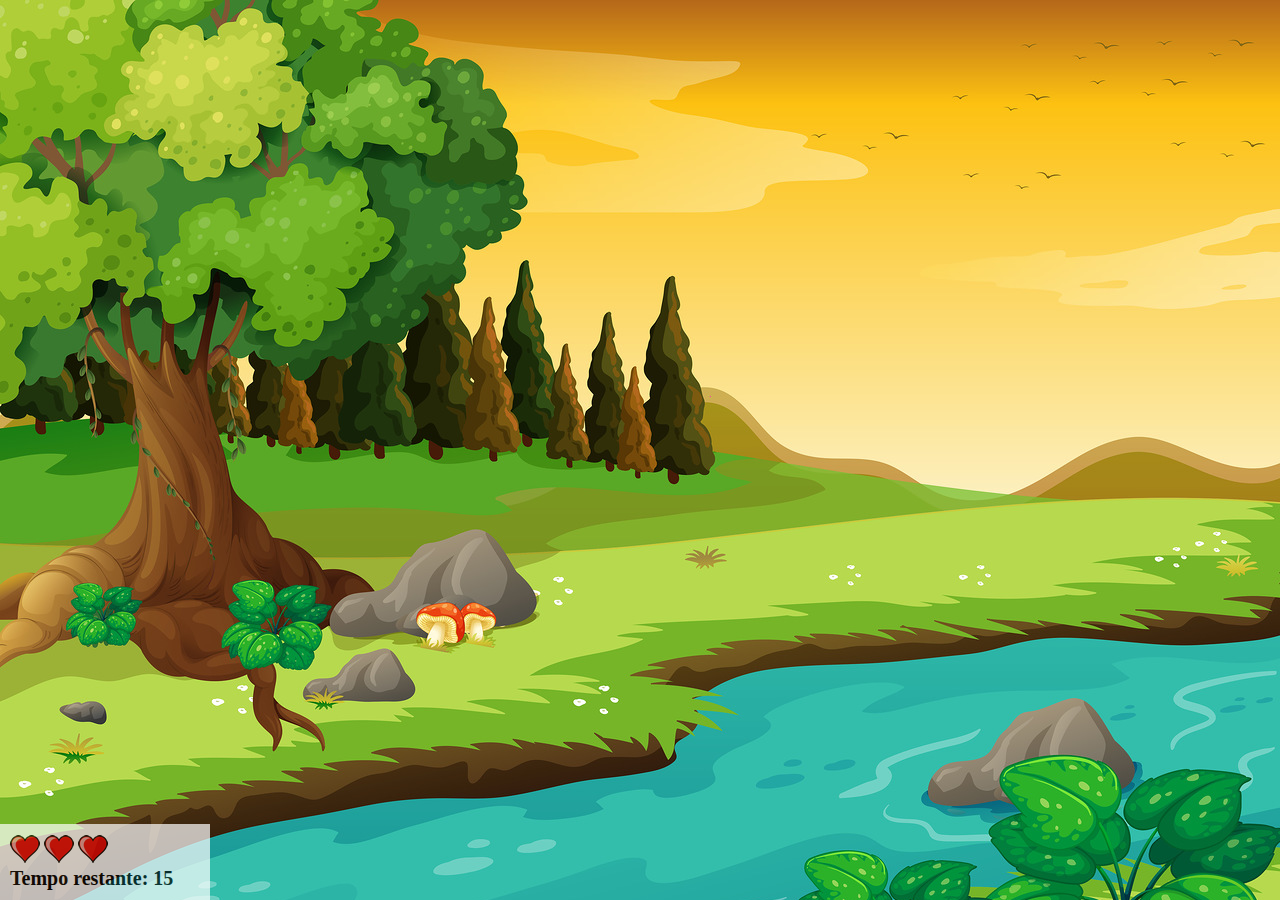
==== index.html @ f226274c "AppMataMosquito" ====
<!DOCTYPE html>
<html>
<head>
	<meta charset="utf-8">
	<meta name="viewport" content="width=device-width, initial-scale=1">
	<title>Game Mata Mosquito</title>
	<link rel="stylesheet" type="text/css" href="estilo.css">
</head>
<body onresize="ajustarTamanhoTela()">

	<div class="painel">
		<div class="vidas">
			<img id="v1" src="imagens/coracao_cheio.png">
			<img id="v2" src="imagens/coracao_cheio.png">
			<img id="v3" src="imagens/coracao_cheio.png">
		</div>
		<div class="cronometro">
			Tempo restante: <span id="cro"></span>
		</div>
	</div>

<script src="comando.js"></script>
</body>
</html>
---- estilo.css ----
html {
	cursor: url(imagens/mata_mosca.png) 30 30, auto;
}

body{
	background-image: url(imagens/bg.jpg);
	background-size: cover;
	background-repeat: no-repeat;
	background-attachment: fixed;
}

.mosquito1 {
	width: 50px;
	height: 50px;
}

.mosquito2 {
	width: 80px;
	height: 80px;
}

.mosquito3 {
	width: 70px;
	height: 70px;
}


.ladoB{
	transform: scaleX(-1);
}

.painel {
	position: absolute;
	width: 190px;
	padding: 10px;
	left: 0px;
	bottom: 0px;
	border-top: solid 1px #fff;
	background-color: #fff;
	opacity: 0.7;
}

.vidas {
	float: left;
}

.cronometro{
	float: left;
	font-size: 20px;
	font-weight: bold;
}
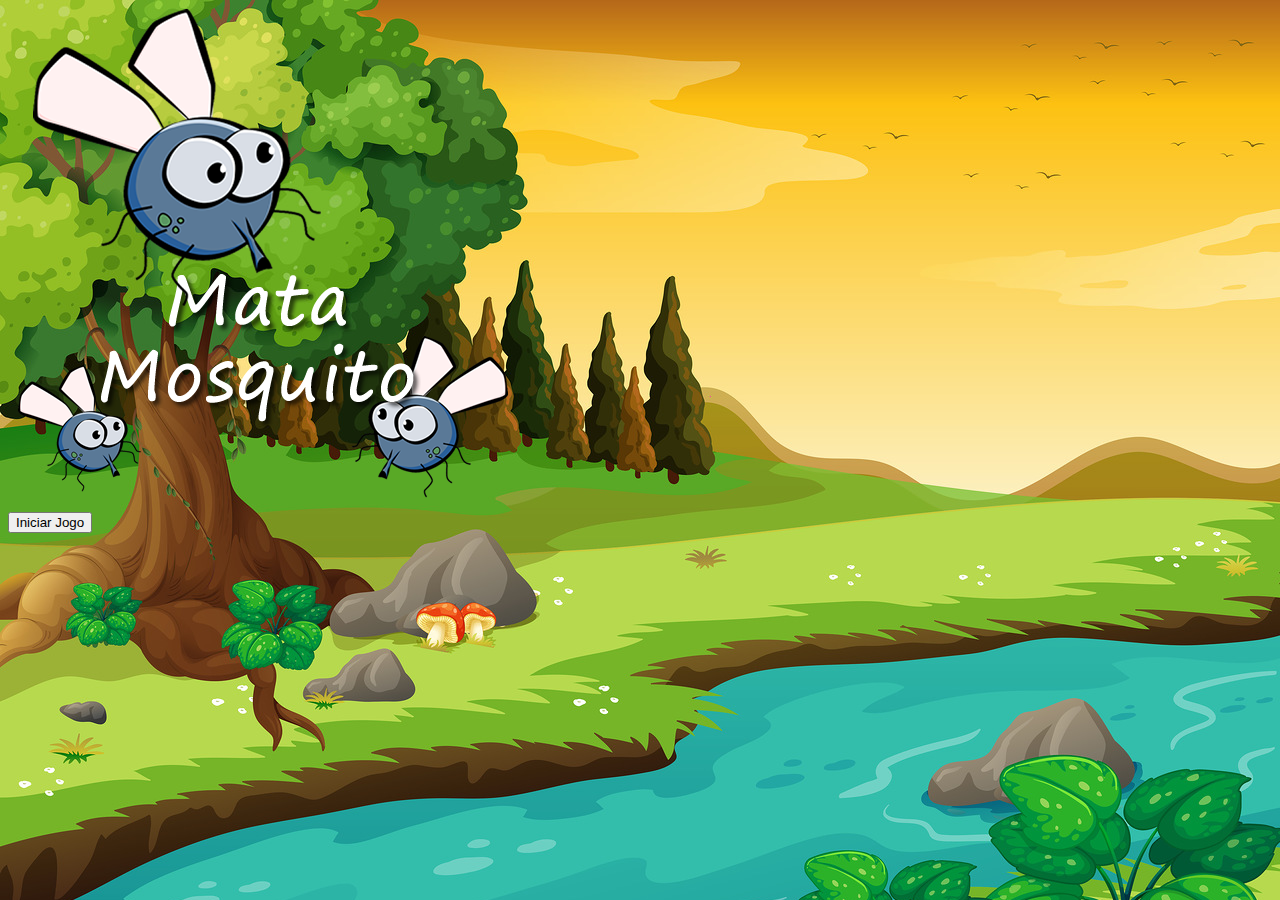
==== commit bc7d1532: "Auteração do nome do arquivo" ====
--- a/index.html
+++ b/index.html
@@ -4,21 +4,29 @@
 	<meta charset="utf-8">
 	<meta name="viewport" content="width=device-width, initial-scale=1">
 	<title>Game Mata Mosquito</title>
+	<link href="https://cdn.jsdelivr.net/npm/bootstrap@5.0.2/dist/css/bootstrap.min.css" rel="stylesheet" integrity="sha384-EVSTQN3/azprG1Anm3QDgpJLIm9Nao0Yz1ztcQTwFspd3yD65VohhpuuCOmLASjC" crossorigin="anonymous">
 	<link rel="stylesheet" type="text/css" href="estilo.css">
 </head>
-<body onresize="ajustarTamanhoTela()">
+<body>
+	<div class="container">
+		<div class="row">
+			<div class="col">
+				<div class="d-flex justify-content-center">
+					<img src="imagens/game.png">
+				</div>
+				
+			</div>
+		</div>
 
-	<div class="painel">
-		<div class="vidas">
-			<img id="v1" src="imagens/coracao_cheio.png">
-			<img id="v2" src="imagens/coracao_cheio.png">
-			<img id="v3" src="imagens/coracao_cheio.png">
-		</div>
-		<div class="cronometro">
-			Tempo restante: <span id="cro"></span>
+		<div class="row">
+			<div class="col">
+				<div class="d-flex justify-content-center">
+					<button class="btn btn-danger btn-lg" onclick="iniciarJogo()" >Iniciar Jogo</button>
+				</div>
+				
+			</div>
 		</div>
 	</div>
-
 <script src="comando.js"></script>
 </body>
 </html>